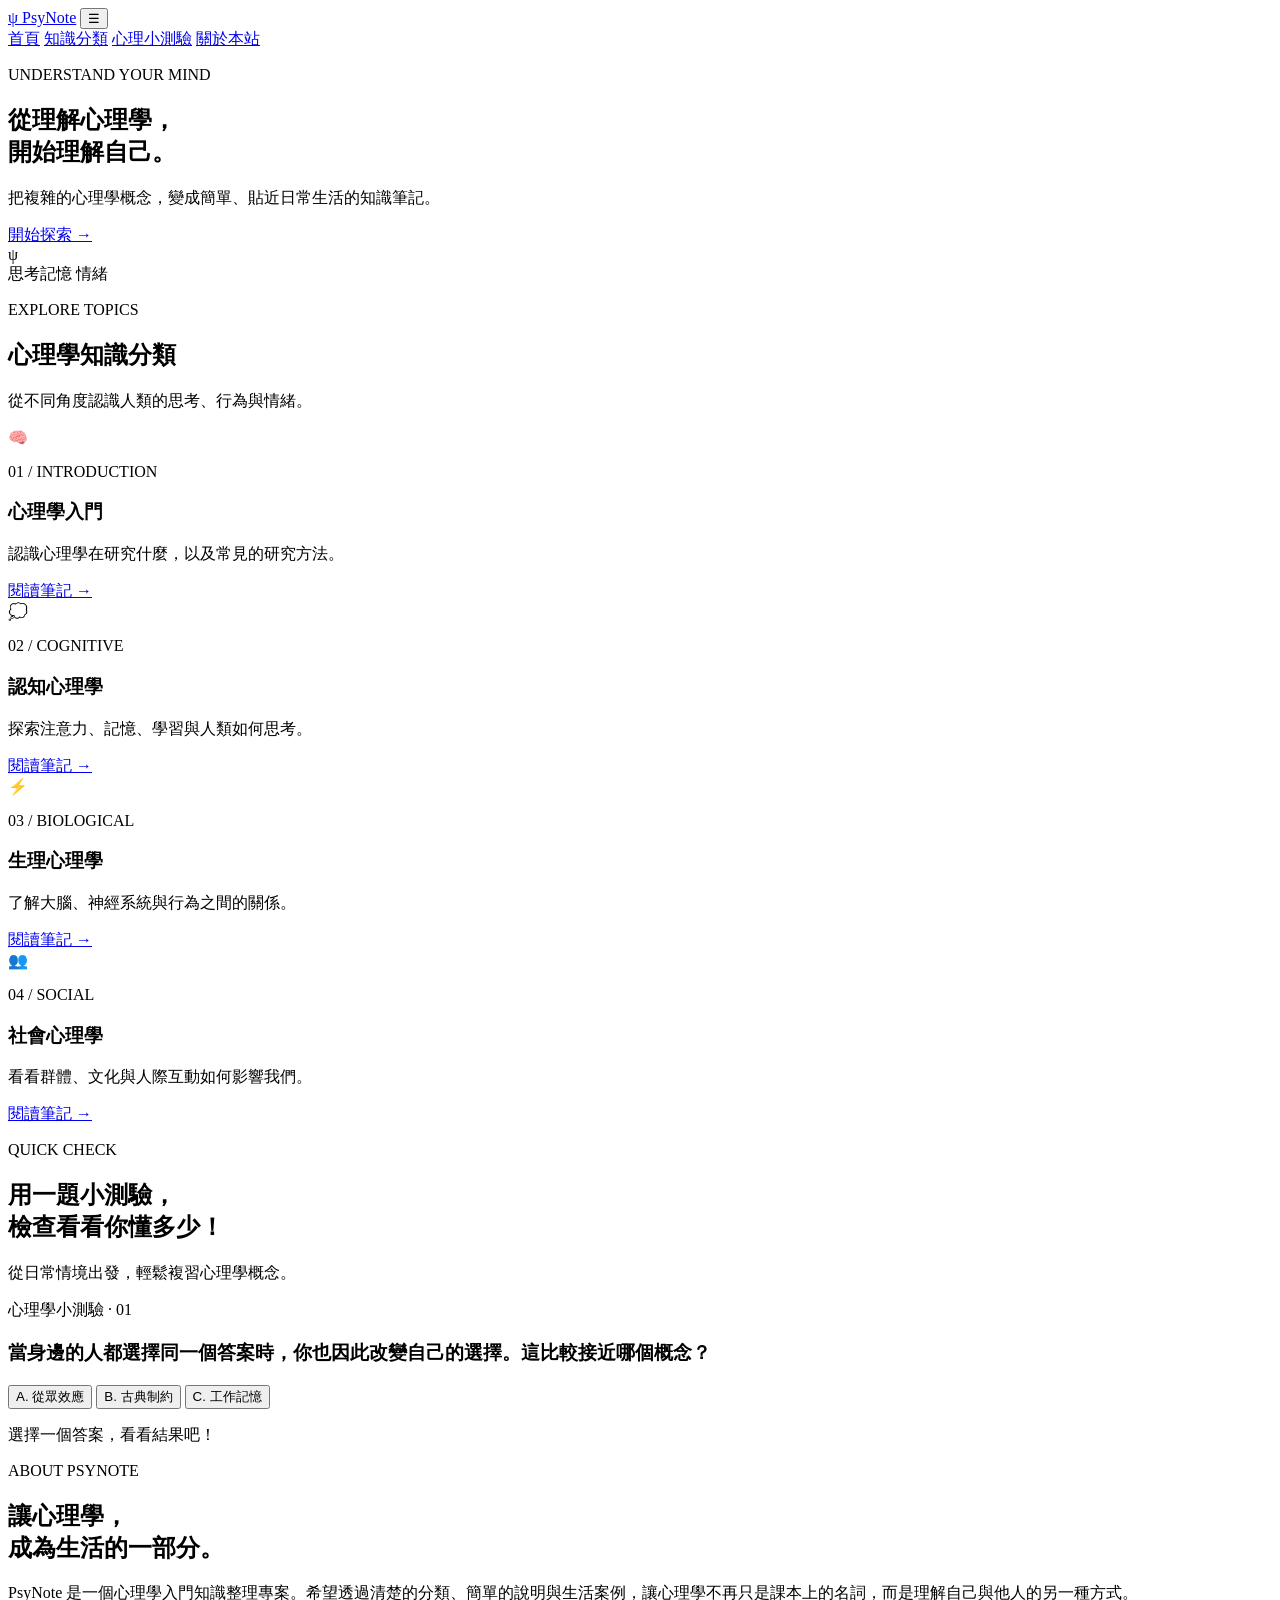
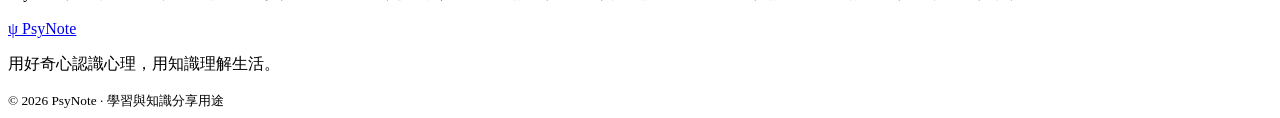
==== index.html @ def22567 "Add files via upload" ====
<!DOCTYPE html>
<html lang="zh-Hant">
<head>
  <meta charset="UTF-8">
  <meta name="viewport" content="width=device-width, initial-scale=1.0">
  <meta name="description" content="PsyNote 心理學知識筆記，帶你用生活化的方式認識心理學。">
  <title>PsyNote｜心理學知識筆記</title>
  <link rel="stylesheet" href="css/style.css">
</head>
<body>
  <header class="site-header">
    <a class="brand" href="index.html" aria-label="PsyNote 首頁"><span class="brand-mark">ψ</span> PsyNote</a>
    <button class="menu-toggle" id="menuToggle" aria-label="開啟導覽選單" aria-expanded="false">☰</button>
    <nav class="nav-links" id="navLinks">
      <a href="#home">首頁</a>
      <a href="#topics">知識分類</a>
      <a href="#quiz">心理小測驗</a>
      <a href="#about">關於本站</a>
    </nav>
  </header>

  <main>
    <section class="hero" id="home">
      <div class="hero-content">
        <p class="eyebrow">UNDERSTAND YOUR MIND</p>
        <h1>從理解心理學，<br><span>開始理解自己。</span></h1>
        <p class="hero-description">把複雜的心理學概念，變成簡單、貼近日常生活的知識筆記。</p>
        <a class="button button-primary" href="#topics">開始探索 <span aria-hidden="true">→</span></a>
      </div>
      <div class="hero-art" aria-hidden="true">
        <div class="orbit orbit-one"></div><div class="orbit orbit-two"></div>
        <div class="brain-symbol">ψ</div>
        <span class="float-note note-one">思考</span><span class="float-note note-two">記憶</span>
        <span class="float-note note-three">情緒</span>
      </div>
    </section>

    <section class="section" id="topics">
      <div class="section-heading">
        <p class="eyebrow">EXPLORE TOPICS</p>
        <h2>心理學知識分類</h2>
        <p>從不同角度認識人類的思考、行為與情緒。</p>
      </div>
      <div class="topic-grid">
        <article class="topic-card">
          <div class="topic-icon lavender">🧠</div><p class="card-label">01 / INTRODUCTION</p>
          <h3>心理學入門</h3><p>認識心理學在研究什麼，以及常見的研究方法。</p>
          <a href="pages/introduction.html" class="text-link">閱讀筆記 →</a>
        </article>
        <article class="topic-card">
          <div class="topic-icon peach">💭</div><p class="card-label">02 / COGNITIVE</p>
          <h3>認知心理學</h3><p>探索注意力、記憶、學習與人類如何思考。</p>
          <a href="pages/cognitive.html" class="text-link">閱讀筆記 →</a>
        </article>
        <article class="topic-card">
          <div class="topic-icon blue">⚡</div><p class="card-label">03 / BIOLOGICAL</p>
          <h3>生理心理學</h3><p>了解大腦、神經系統與行為之間的關係。</p>
          <a href="pages/biological.html" class="text-link">閱讀筆記 →</a>
        </article>
        <article class="topic-card">
          <div class="topic-icon green">👥</div><p class="card-label">04 / SOCIAL</p>
          <h3>社會心理學</h3><p>看看群體、文化與人際互動如何影響我們。</p>
          <a href="pages/social.html" class="text-link">閱讀筆記 →</a>
        </article>
      </div>
    </section>

    <section class="quiz-section" id="quiz">
      <div class="quiz-copy">
        <p class="eyebrow">QUICK CHECK</p><h2>用一題小測驗，<br>檢查看看你懂多少！</h2>
        <p>從日常情境出發，輕鬆複習心理學概念。</p>
      </div>
      <div class="quiz-card">
        <p class="quiz-count">心理學小測驗 · 01</p>
        <h3>當身邊的人都選擇同一個答案時，你也因此改變自己的選擇。這比較接近哪個概念？</h3>
        <div class="quiz-options">
          <button class="quiz-option" data-answer="a">A. 從眾效應</button>
          <button class="quiz-option" data-answer="b">B. 古典制約</button>
          <button class="quiz-option" data-answer="c">C. 工作記憶</button>
        </div>
        <p class="quiz-feedback" id="quizFeedback" aria-live="polite">選擇一個答案，看看結果吧！</p>
      </div>
    </section>

    <section class="about-section" id="about">
      <div><p class="eyebrow">ABOUT PSYNOTE</p><h2>讓心理學，<br>成為生活的一部分。</h2></div>
      <p>PsyNote 是一個心理學入門知識整理專案。希望透過清楚的分類、簡單的說明與生活案例，讓心理學不再只是課本上的名詞，而是理解自己與他人的另一種方式。</p>
    </section>
  </main>

  <footer class="site-footer"><a class="brand" href="index.html"><span class="brand-mark">ψ</span> PsyNote</a><p>用好奇心認識心理，用知識理解生活。</p><small>© 2026 PsyNote · 學習與知識分享用途</small></footer>
  <script src="js/script.js"></script>
</body>
</html>
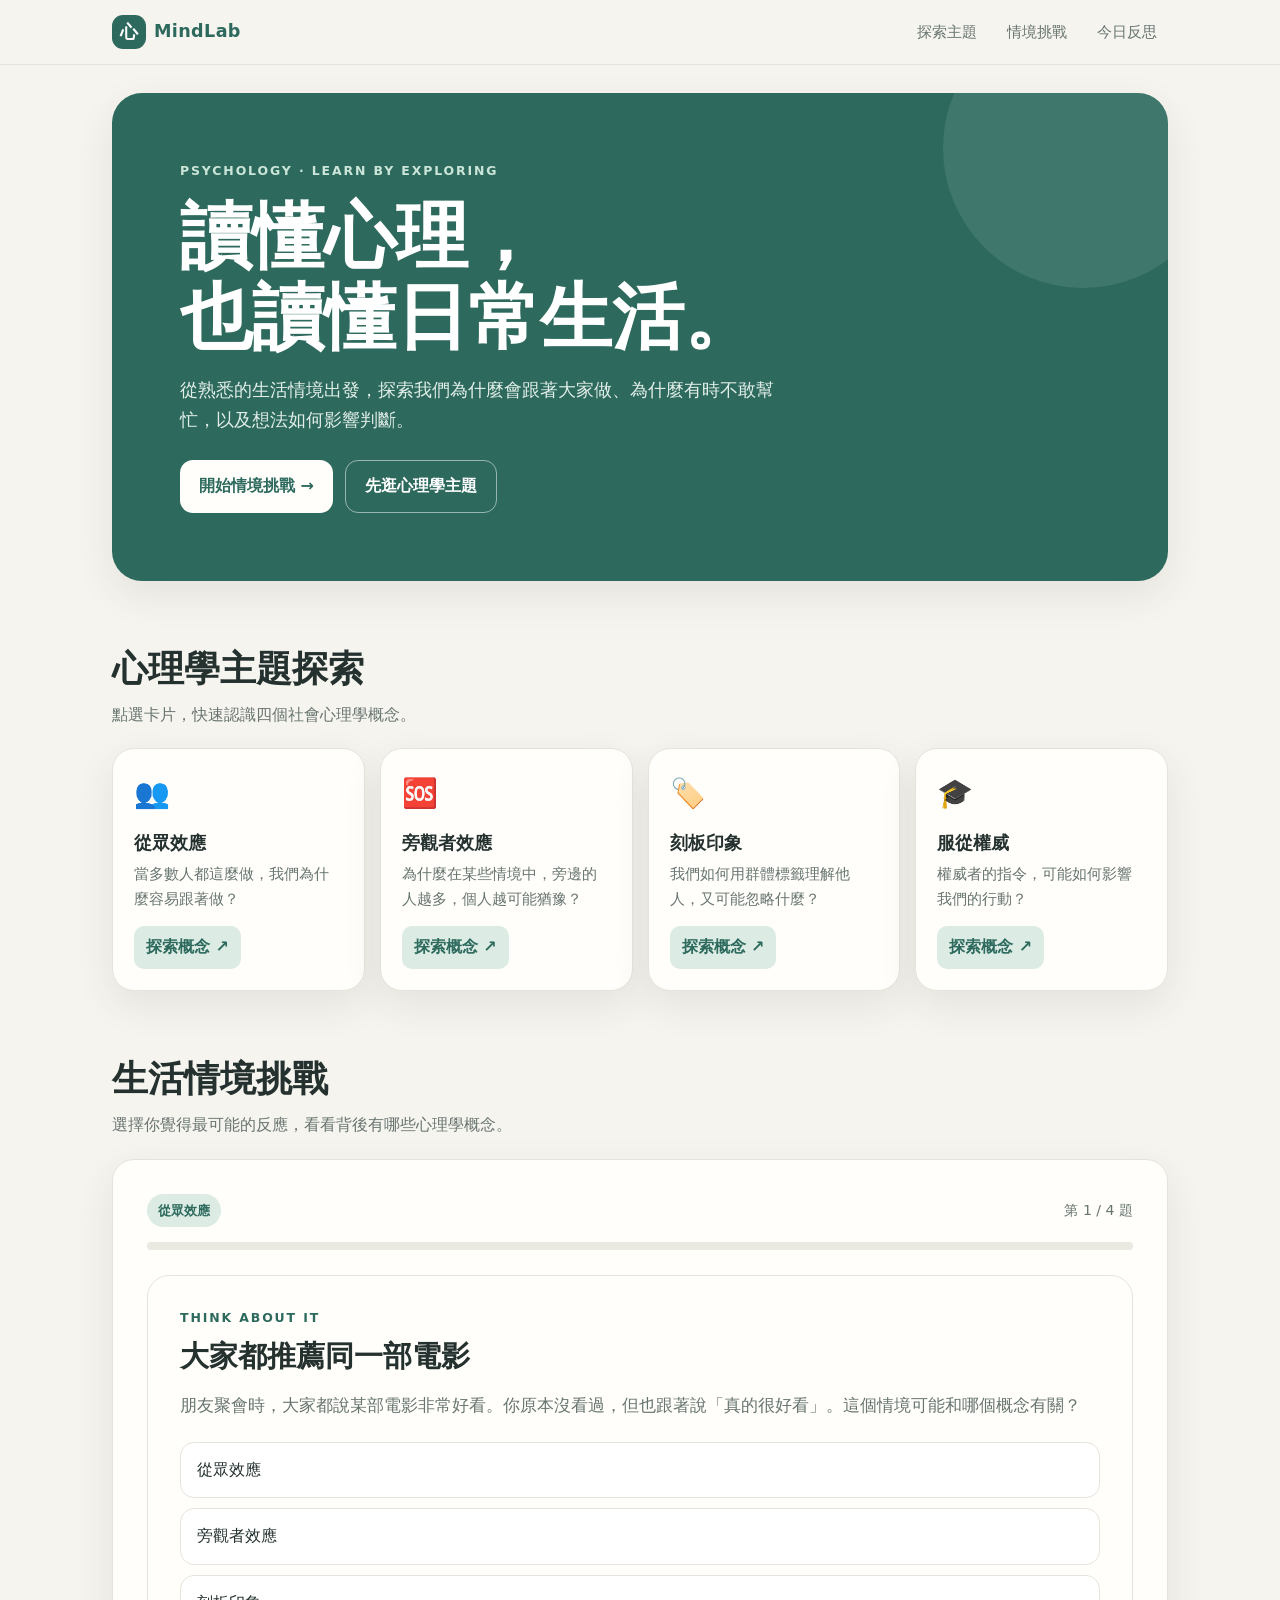
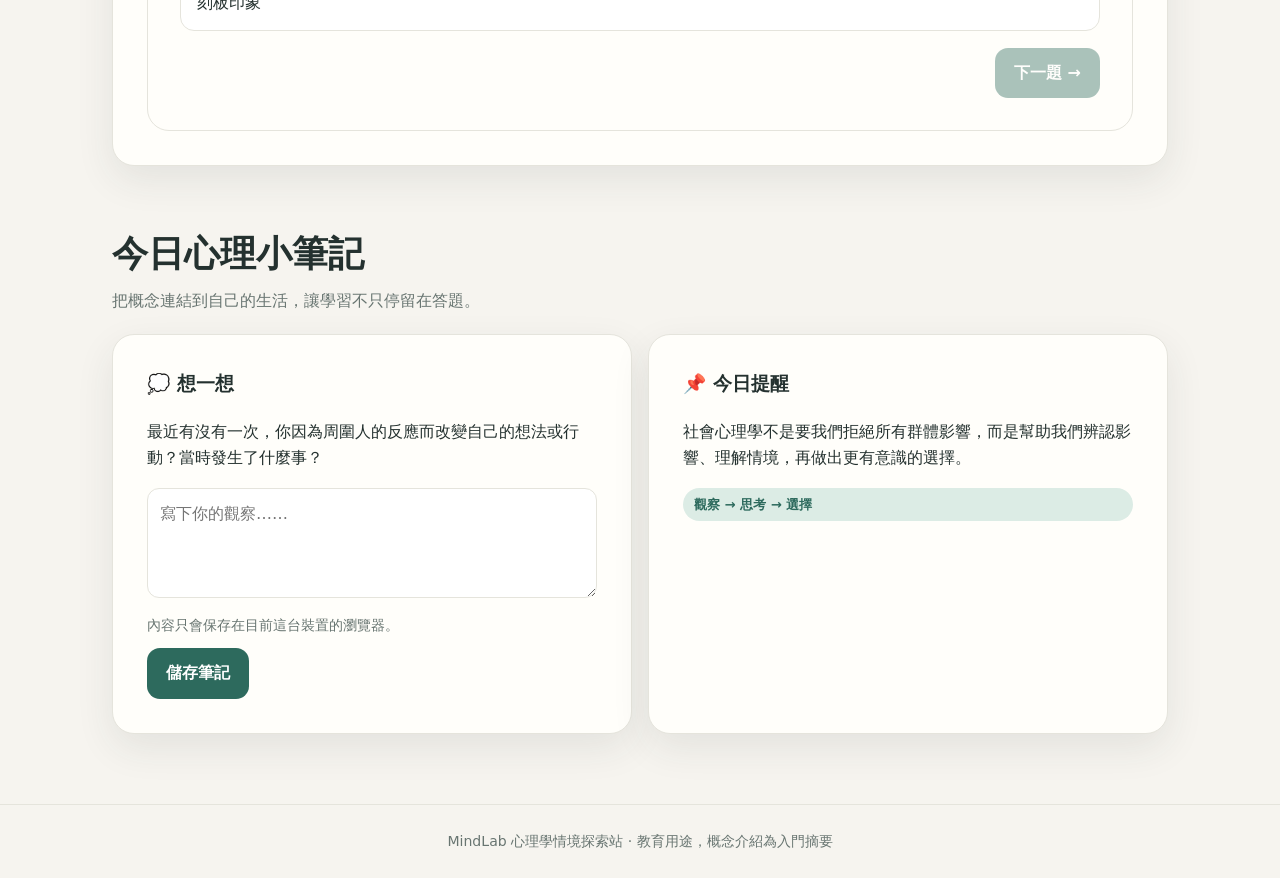
==== commit bdef53cd: "Add files via upload" ====
--- a/index.html
+++ b/index.html
@@ -1,94 +1,195 @@
 <!DOCTYPE html>
 <html lang="zh-Hant">
 <head>
-  <meta charset="UTF-8">
-  <meta name="viewport" content="width=device-width, initial-scale=1.0">
-  <meta name="description" content="PsyNote 心理學知識筆記，帶你用生活化的方式認識心理學。">
-  <title>PsyNote｜心理學知識筆記</title>
-  <link rel="stylesheet" href="css/style.css">
+<meta charset="UTF-8">
+<meta name="viewport" content="width=device-width, initial-scale=1.0">
+<meta name="description" content="用生活情境認識社會心理學，互動探索從眾、旁觀者效應、刻板印象與服從權威。">
+<title>MindLab 心理學情境探索站</title>
+<style>
+:root{
+  --bg:#f6f4ef;--paper:#fffefa;--ink:#24312f;--muted:#687571;
+  --green:#2d6a5d;--mint:#dcece5;--orange:#e69b62;--line:#e5e4dc;
+  --shadow:0 14px 38px rgba(42,58,52,.09);--radius:22px
+}
+*{box-sizing:border-box}
+html{scroll-behavior:smooth}
+body{margin:0;background:var(--bg);color:var(--ink);font-family:ui-rounded,"Noto Sans TC",system-ui,-apple-system,sans-serif;line-height:1.65}
+button{font:inherit;cursor:pointer}
+.topbar{position:sticky;top:0;z-index:10;background:rgba(246,244,239,.92);backdrop-filter:blur(12px);border-bottom:1px solid var(--line)}
+.nav{max-width:1100px;margin:auto;padding:13px 22px;display:flex;align-items:center;justify-content:space-between;gap:16px}
+.brand{font-weight:900;font-size:1.1rem;letter-spacing:.02em;color:var(--green)}
+.brand span{display:inline-grid;place-items:center;width:34px;height:34px;border-radius:11px;background:var(--green);color:white;margin-right:8px}
+.navlinks{display:flex;gap:8px;flex-wrap:wrap}
+.navlinks a{text-decoration:none;color:var(--muted);font-size:.92rem;padding:7px 11px;border-radius:999px}
+.navlinks a:hover{background:var(--mint);color:var(--green)}
+main{max-width:1100px;margin:auto;padding:28px 22px 70px}
+.hero{position:relative;overflow:hidden;background:var(--green);color:white;border-radius:30px;padding:clamp(30px,6vw,68px);box-shadow:var(--shadow)}
+.hero:after{content:"";position:absolute;width:280px;height:280px;border-radius:50%;right:-55px;top:-85px;background:rgba(255,255,255,.09)}
+.kicker{text-transform:uppercase;letter-spacing:.15em;font-size:.78rem;font-weight:800;color:#cce5d9}
+h1{font-size:clamp(2.25rem,6vw,4.5rem);line-height:1.12;max-width:720px;margin:14px 0}
+.hero p{font-size:1.12rem;color:#e2eee8;max-width:620px}
+.hero-actions{display:flex;gap:12px;flex-wrap:wrap;margin-top:26px}
+.btn{border:0;border-radius:13px;padding:12px 19px;font-weight:800;transition:.18s}
+.btn:hover{transform:translateY(-2px)}
+.btn-light{background:#fffefa;color:var(--green)}
+.btn-outline{background:transparent;color:white;border:1px solid rgba(255,255,255,.5)}
+.section{margin-top:58px}
+.section-head{display:flex;align-items:end;justify-content:space-between;gap:18px;margin-bottom:20px}
+.section-head h2{font-size:clamp(1.6rem,4vw,2.25rem);margin:0}
+.section-head p{margin:4px 0 0;color:var(--muted)}
+.cards{display:grid;grid-template-columns:repeat(4,1fr);gap:15px}
+.topic-card,.panel,.scenario-card,.result-card{background:var(--paper);border:1px solid var(--line);border-radius:var(--radius);box-shadow:var(--shadow)}
+.topic-card{padding:21px;min-height:205px;display:flex;flex-direction:column}
+.topic-icon{font-size:1.8rem}
+.topic-card h3{margin:10px 0 5px;font-size:1.12rem}
+.topic-card p{margin:0;color:var(--muted);font-size:.93rem;flex:1}
+.topic-card button{margin-top:15px;align-self:flex-start;border:0;background:var(--mint);color:var(--green);font-weight:800;padding:8px 12px;border-radius:10px}
+.panel{padding:clamp(20px,4vw,34px)}
+.scenario-top{display:flex;align-items:center;justify-content:space-between;gap:10px;flex-wrap:wrap}
+.pill{background:var(--mint);color:var(--green);font-size:.82rem;font-weight:800;padding:6px 11px;border-radius:999px}
+.step{font-size:.88rem;color:var(--muted)}
+.progress{height:8px;background:#e9e9e1;border-radius:99px;overflow:hidden;margin:15px 0 25px}
+.progress>div{height:100%;width:0;background:var(--orange);transition:width .3s}
+.scenario-card{padding:clamp(20px,4vw,32px);box-shadow:none}
+.scenario-card h3{font-size:clamp(1.35rem,3vw,1.8rem);line-height:1.35;margin:8px 0 12px}
+.scenario-card p{color:var(--muted);font-size:1.04rem}
+.options{display:grid;gap:10px;margin-top:22px}
+.option{width:100%;text-align:left;background:#fff;border:1.5px solid var(--line);padding:14px 16px;border-radius:14px;color:var(--ink);transition:.15s}
+.option:hover{border-color:var(--green);background:#f4faf6}
+.option:focus-visible,.btn:focus-visible,button:focus-visible{outline:3px solid var(--orange);outline-offset:3px}
+.feedback{display:none;margin-top:18px;padding:17px;border-radius:14px;background:#edf5f0;border-left:4px solid var(--green)}
+.feedback.show{display:block}
+.feedback strong{display:block;margin-bottom:4px;color:var(--green)}
+.feedback p{margin:0;color:#40534d}
+.next-row{display:flex;justify-content:flex-end;margin-top:17px}
+.btn-green{background:var(--green);color:white}
+.btn-green:disabled{opacity:.4;cursor:not-allowed;transform:none}
+.result-card{padding:25px;margin-top:20px;display:none}
+.result-card.show{display:block}
+.result-card h3{margin-top:0}
+.score{font-size:2.5rem;font-weight:900;color:var(--green)}
+.reflection{display:grid;grid-template-columns:1fr 1fr;gap:16px}
+.reflection .panel h3{margin-top:0}
+textarea{width:100%;min-height:110px;border:1px solid var(--line);border-radius:12px;padding:12px;font:inherit;resize:vertical;background:#fff}
+.save-note{font-size:.85rem;color:var(--muted);margin-top:8px}
+footer{border-top:1px solid var(--line);padding:25px 22px;text-align:center;color:var(--muted);font-size:.88rem}
+.modal{position:fixed;inset:0;background:rgba(15,30,26,.55);display:none;place-items:center;padding:20px;z-index:30}
+.modal.show{display:grid}
+.modal-box{max-width:560px;width:100%;background:var(--paper);padding:28px;border-radius:22px;box-shadow:var(--shadow);position:relative}
+.modal-box h2{margin-top:0}
+.close{position:absolute;right:17px;top:15px;border:0;background:#eef0e9;border-radius:50%;width:36px;height:36px}
+@media(max-width:850px){.cards{grid-template-columns:repeat(2,1fr)}}
+@media(max-width:560px){.nav{align-items:flex-start;flex-direction:column}.navlinks{gap:2px}.navlinks a{padding:6px 8px}.cards{grid-template-columns:1fr}.reflection{grid-template-columns:1fr}.hero{border-radius:22px}}
+</style>
 </head>
 <body>
-  <header class="site-header">
-    <a class="brand" href="index.html" aria-label="PsyNote 首頁"><span class="brand-mark">ψ</span> PsyNote</a>
-    <button class="menu-toggle" id="menuToggle" aria-label="開啟導覽選單" aria-expanded="false">☰</button>
-    <nav class="nav-links" id="navLinks">
-      <a href="#home">首頁</a>
-      <a href="#topics">知識分類</a>
-      <a href="#quiz">心理小測驗</a>
-      <a href="#about">關於本站</a>
-    </nav>
-  </header>
+<header class="topbar">
+  <nav class="nav">
+    <div class="brand"><span>心</span>MindLab</div>
+    <div class="navlinks">
+      <a href="#topics">探索主題</a><a href="#scenario">情境挑戰</a><a href="#reflection">今日反思</a>
+    </div>
+  </nav>
+</header>
+<main>
+  <section class="hero">
+    <div class="kicker">Psychology · Learn by exploring</div>
+    <h1>讀懂心理，<br>也讀懂日常生活。</h1>
+    <p>從熟悉的生活情境出發，探索我們為什麼會跟著大家做、為什麼有時不敢幫忙，以及想法如何影響判斷。</p>
+    <div class="hero-actions">
+      <button class="btn btn-light" onclick="document.querySelector('#scenario').scrollIntoView()">開始情境挑戰 →</button>
+      <button class="btn btn-outline" onclick="document.querySelector('#topics').scrollIntoView()">先逛心理學主題</button>
+    </div>
+  </section>
 
-  <main>
-    <section class="hero" id="home">
-      <div class="hero-content">
-        <p class="eyebrow">UNDERSTAND YOUR MIND</p>
-        <h1>從理解心理學，<br><span>開始理解自己。</span></h1>
-        <p class="hero-description">把複雜的心理學概念，變成簡單、貼近日常生活的知識筆記。</p>
-        <a class="button button-primary" href="#topics">開始探索 <span aria-hidden="true">→</span></a>
+  <section class="section" id="topics">
+    <div class="section-head"><div><h2>心理學主題探索</h2><p>點選卡片，快速認識四個社會心理學概念。</p></div></div>
+    <div class="cards">
+      <article class="topic-card"><div class="topic-icon">👥</div><h3>從眾效應</h3><p>當多數人都這麼做，我們為什麼容易跟著做？</p><button onclick="openTopic('conformity')">探索概念 ↗</button></article>
+      <article class="topic-card"><div class="topic-icon">🆘</div><h3>旁觀者效應</h3><p>為什麼在某些情境中，旁邊的人越多，個人越可能猶豫？</p><button onclick="openTopic('bystander')">探索概念 ↗</button></article>
+      <article class="topic-card"><div class="topic-icon">🏷️</div><h3>刻板印象</h3><p>我們如何用群體標籤理解他人，又可能忽略什麼？</p><button onclick="openTopic('stereotype')">探索概念 ↗</button></article>
+      <article class="topic-card"><div class="topic-icon">🎓</div><h3>服從權威</h3><p>權威者的指令，可能如何影響我們的行動？</p><button onclick="openTopic('obedience')">探索概念 ↗</button></article>
+    </div>
+  </section>
+
+  <section class="section" id="scenario">
+    <div class="section-head"><div><h2>生活情境挑戰</h2><p>選擇你覺得最可能的反應，看看背後有哪些心理學概念。</p></div></div>
+    <div class="panel">
+      <div class="scenario-top"><span class="pill" id="scenarioTag">情境 1</span><span class="step" id="stepText">第 1 / 4 題</span></div>
+      <div class="progress"><div id="progressBar"></div></div>
+      <div class="scenario-card">
+        <div class="kicker" style="color:var(--green)">THINK ABOUT IT</div>
+        <h3 id="questionTitle"></h3><p id="questionText"></p>
+        <div class="options" id="options"></div>
+        <div class="feedback" id="feedback" aria-live="polite"><strong id="feedbackTitle"></strong><p id="feedbackText"></p></div>
+        <div class="next-row"><button class="btn btn-green" id="nextBtn" onclick="nextQuestion()" disabled>下一題 →</button></div>
       </div>
-      <div class="hero-art" aria-hidden="true">
-        <div class="orbit orbit-one"></div><div class="orbit orbit-two"></div>
-        <div class="brain-symbol">ψ</div>
-        <span class="float-note note-one">思考</span><span class="float-note note-two">記憶</span>
-        <span class="float-note note-three">情緒</span>
+      <div class="result-card" id="resultCard">
+        <h3>挑戰完成！</h3><div class="score" id="scoreText"></div><p id="resultText"></p>
+        <button class="btn btn-green" onclick="restartQuiz()">再挑戰一次</button>
       </div>
-    </section>
+    </div>
+  </section>
 
-    <section class="section" id="topics">
-      <div class="section-heading">
-        <p class="eyebrow">EXPLORE TOPICS</p>
-        <h2>心理學知識分類</h2>
-        <p>從不同角度認識人類的思考、行為與情緒。</p>
-      </div>
-      <div class="topic-grid">
-        <article class="topic-card">
-          <div class="topic-icon lavender">🧠</div><p class="card-label">01 / INTRODUCTION</p>
-          <h3>心理學入門</h3><p>認識心理學在研究什麼，以及常見的研究方法。</p>
-          <a href="pages/introduction.html" class="text-link">閱讀筆記 →</a>
-        </article>
-        <article class="topic-card">
-          <div class="topic-icon peach">💭</div><p class="card-label">02 / COGNITIVE</p>
-          <h3>認知心理學</h3><p>探索注意力、記憶、學習與人類如何思考。</p>
-          <a href="pages/cognitive.html" class="text-link">閱讀筆記 →</a>
-        </article>
-        <article class="topic-card">
-          <div class="topic-icon blue">⚡</div><p class="card-label">03 / BIOLOGICAL</p>
-          <h3>生理心理學</h3><p>了解大腦、神經系統與行為之間的關係。</p>
-          <a href="pages/biological.html" class="text-link">閱讀筆記 →</a>
-        </article>
-        <article class="topic-card">
-          <div class="topic-icon green">👥</div><p class="card-label">04 / SOCIAL</p>
-          <h3>社會心理學</h3><p>看看群體、文化與人際互動如何影響我們。</p>
-          <a href="pages/social.html" class="text-link">閱讀筆記 →</a>
-        </article>
-      </div>
-    </section>
+  <section class="section" id="reflection">
+    <div class="section-head"><div><h2>今日心理小筆記</h2><p>把概念連結到自己的生活，讓學習不只停留在答題。</p></div></div>
+    <div class="reflection">
+      <div class="panel"><h3>💭 想一想</h3><p>最近有沒有一次，你因為周圍人的反應而改變自己的想法或行動？當時發生了什麼事？</p><textarea id="reflectionInput" placeholder="寫下你的觀察……"></textarea><div class="save-note" id="saveStatus">內容只會保存在目前這台裝置的瀏覽器。</div><button class="btn btn-green" style="margin-top:12px" onclick="saveReflection()">儲存筆記</button></div>
+      <div class="panel"><h3>📌 今日提醒</h3><p>社會心理學不是要我們拒絕所有群體影響，而是幫助我們辨認影響、理解情境，再做出更有意識的選擇。</p><div class="pill">觀察 → 思考 → 選擇</div></div>
+    </div>
+  </section>
+</main>
+<footer>MindLab 心理學情境探索站 · 教育用途，概念介紹為入門摘要</footer>
 
-    <section class="quiz-section" id="quiz">
-      <div class="quiz-copy">
-        <p class="eyebrow">QUICK CHECK</p><h2>用一題小測驗，<br>檢查看看你懂多少！</h2>
-        <p>從日常情境出發，輕鬆複習心理學概念。</p>
-      </div>
-      <div class="quiz-card">
-        <p class="quiz-count">心理學小測驗 · 01</p>
-        <h3>當身邊的人都選擇同一個答案時，你也因此改變自己的選擇。這比較接近哪個概念？</h3>
-        <div class="quiz-options">
-          <button class="quiz-option" data-answer="a">A. 從眾效應</button>
-          <button class="quiz-option" data-answer="b">B. 古典制約</button>
-          <button class="quiz-option" data-answer="c">C. 工作記憶</button>
-        </div>
-        <p class="quiz-feedback" id="quizFeedback" aria-live="polite">選擇一個答案，看看結果吧！</p>
-      </div>
-    </section>
+<div class="modal" id="topicModal" role="dialog" aria-modal="true" aria-labelledby="modalTitle" onclick="if(event.target===this)closeTopic()">
+  <div class="modal-box"><button class="close" onclick="closeTopic()" aria-label="關閉">✕</button><div class="kicker" style="color:var(--green)">PSYCHOLOGY NOTE</div><h2 id="modalTitle"></h2><p id="modalDefinition"></p><div class="callout" id="modalExample"></div><p class="save-note" id="modalTakeaway"></p></div>
+</div>
 
-    <section class="about-section" id="about">
-      <div><p class="eyebrow">ABOUT PSYNOTE</p><h2>讓心理學，<br>成為生活的一部分。</h2></div>
-      <p>PsyNote 是一個心理學入門知識整理專案。希望透過清楚的分類、簡單的說明與生活案例，讓心理學不再只是課本上的名詞，而是理解自己與他人的另一種方式。</p>
-    </section>
-  </main>
+<script>
+const topics={
+ conformity:{title:"從眾效應",definition:"從眾是指個人的想法或行為，受到群體意見、行為或社會規範影響而改變。常見原因包括希望被接納（規範性影響），以及在不確定時參考他人（資訊性影響）。",example:"生活例子：到了陌生的活動現場，不知道該怎麼報到，因此先觀察其他人的做法。",takeaway:"小提醒：參考別人有時很有幫助，但仍可以保留自己的判斷。"},
+ bystander:{title:"旁觀者效應",definition:"旁觀者效應是指在某些緊急情境中，其他人在場可能降低個人主動協助的可能性。可能原因包括責任分散、情境模糊，以及害怕判斷錯誤。",example:"生活例子：大家都看到有人需要協助，卻都以為其他人會先採取行動。",takeaway:"小提醒：若遇到需要協助的情況，先確保安全，並清楚指定求助對象。"},
+ stereotype:{title:"刻板印象",definition:"刻板印象是對某個群體成員形成的概括性信念，容易忽略每個人的個別差異。它和偏見（態度或評價）、歧視（差別對待行為）有關，但三者並不相同。",example:"生活例子：只因某人的年齡，就認定他一定不擅長使用科技，沒有先了解他的實際能力。",takeaway:"小提醒：判斷個人時，回到具體證據，不要只憑群體標籤。"},
+ obedience:{title:"服從權威",definition:"服從是指個人因為具有權威地位者提出直接指令，而依照指令行動。它和從眾不同：服從強調命令與權威關係。",example:"生活例子：在團體中，成員因為主管或老師的指示而採取某個行動。",takeaway:"小提醒：遇到不合理或涉及安全的要求，應先確認理由與後果，必要時尋求協助。"}
+};
+function openTopic(key){const t=topics[key];document.getElementById('modalTitle').textContent=t.title;document.getElementById('modalDefinition').textContent=t.definition;document.getElementById('modalExample').textContent=t.example;document.getElementById('modalTakeaway').textContent=t.takeaway;document.getElementById('topicModal').classList.add('show')}
+function closeTopic(){document.getElementById('topicModal').classList.remove('show')}
+document.addEventListener('keydown',e=>{if(e.key==='Escape')closeTopic()});
 
-  <footer class="site-footer"><a class="brand" href="index.html"><span class="brand-mark">ψ</span> PsyNote</a><p>用好奇心認識心理，用知識理解生活。</p><small>© 2026 PsyNote · 學習與知識分享用途</small></footer>
-  <script src="js/script.js"></script>
+const questions=[
+ {tag:"從眾效應",title:"大家都推薦同一部電影",text:"朋友聚會時，大家都說某部電影非常好看。你原本沒看過，但也跟著說「真的很好看」。這個情境可能和哪個概念有關？",options:["從眾效應","旁觀者效應","刻板印象"],correct:0,why:"當你因為群體意見而調整自己的公開表達，可能涉及從眾。若是為了被接納，則可能是規範性社會影響。"},
+ {tag:"旁觀者效應",title:"大家都在看，卻沒人行動",text:"在公共場所，你看到有人似乎需要協助，周圍的人也都注意到了，但大家都在等待。這個情境可能涉及什麼？",options:["服從權威","旁觀者效應","刻板印象"],correct:1,why:"在某些情境中，旁觀者越多，個人可能越覺得責任由大家分擔，這稱為責任分散，是旁觀者效應的可能機制之一。"},
+ {tag:"刻板印象",title:"只用年齡判斷能力",text:"有人認為年紀較大的人一定不會使用新科技，沒有先了解對方的實際能力。這比較接近哪個概念？",options:["刻板印象","從眾效應","服從權威"],correct:0,why:"這是把某種概括性信念套用到群體成員身上，忽略個別差異，屬於刻板印象。"},
+ {tag:"服從權威",title:"因為是主管說的",text:"團隊成員收到主管的直接指令，便依照指示行動。這個情境最接近哪個概念？",options:["旁觀者效應","資訊性影響","服從權威"],correct:2,why:"這個情境強調具有權威地位者提出直接命令，個人依照指令行動，因此較接近服從。"}
+];
+let current=0,score=0,answered=false;
+function renderQuestion(){
+ const q=questions[current];answered=false;
+ document.getElementById('scenarioTag').textContent=q.tag;
+ document.getElementById('stepText').textContent=`第 ${current+1} / ${questions.length} 題`;
+ document.getElementById('progressBar').style.width=`${current/questions.length*100}%`;
+ document.getElementById('questionTitle').textContent=q.title;
+ document.getElementById('questionText').textContent=q.text;
+ document.getElementById('feedback').classList.remove('show');
+ document.getElementById('nextBtn').disabled=true;
+ document.getElementById('nextBtn').textContent=current===questions.length-1?"查看結果 →":"下一題 →";
+ const box=document.getElementById('options');box.innerHTML='';
+ q.options.forEach((label,i)=>{const b=document.createElement('button');b.className='option';b.textContent=label;b.onclick=()=>chooseAnswer(i);box.appendChild(b)});
+ document.getElementById('resultCard').classList.remove('show');
+ document.querySelector('.scenario-card').style.display='block';
+}
+function chooseAnswer(i){
+ if(answered)return;answered=true;const q=questions[current],correct=i===q.correct;if(correct)score++;
+ document.querySelectorAll('.option').forEach((b,n)=>{b.disabled=true;if(n===q.correct){b.style.borderColor='var(--green)';b.style.background='#edf5f0'}else if(n===i){b.style.borderColor='#d78362';b.style.background='#fff2ec'}});
+ document.getElementById('feedbackTitle').textContent=correct?'答對了！':'再認識一下這個概念';
+ document.getElementById('feedbackText').textContent=q.why;
+ document.getElementById('feedback').classList.add('show');document.getElementById('nextBtn').disabled=false;
+}
+function nextQuestion(){if(!answered)return;current++;if(current<questions.length){renderQuestion()}else{document.querySelector('.scenario-card').style.display='none';document.getElementById('progressBar').style.width='100%';document.getElementById('stepText').textContent='全部完成';document.getElementById('scoreText').textContent=`${score} / ${questions.length} 題答對`;document.getElementById('resultText').textContent=score===questions.length?'太棒了！你已經掌握這些入門概念。':'完成就是很好的開始！可以回到上方主題卡片，再複習不熟悉的概念。';document.getElementById('resultCard').classList.add('show')}}
+function restartQuiz(){current=0;score=0;renderQuestion()}
+function saveReflection(){const value=document.getElementById('reflectionInput').value;try{localStorage.setItem('mindlabReflection',value);document.getElementById('saveStatus').textContent='已儲存！下次在同一個瀏覽器開啟仍可看到。'}catch(e){document.getElementById('saveStatus').textContent='目前瀏覽器不允許本機儲存，請自行複製保留。'}}
+try{document.getElementById('reflectionInput').value=localStorage.getItem('mindlabReflection')||''}catch(e){}
+renderQuestion();
+</script>
 </body>
-</html>
+</html>
